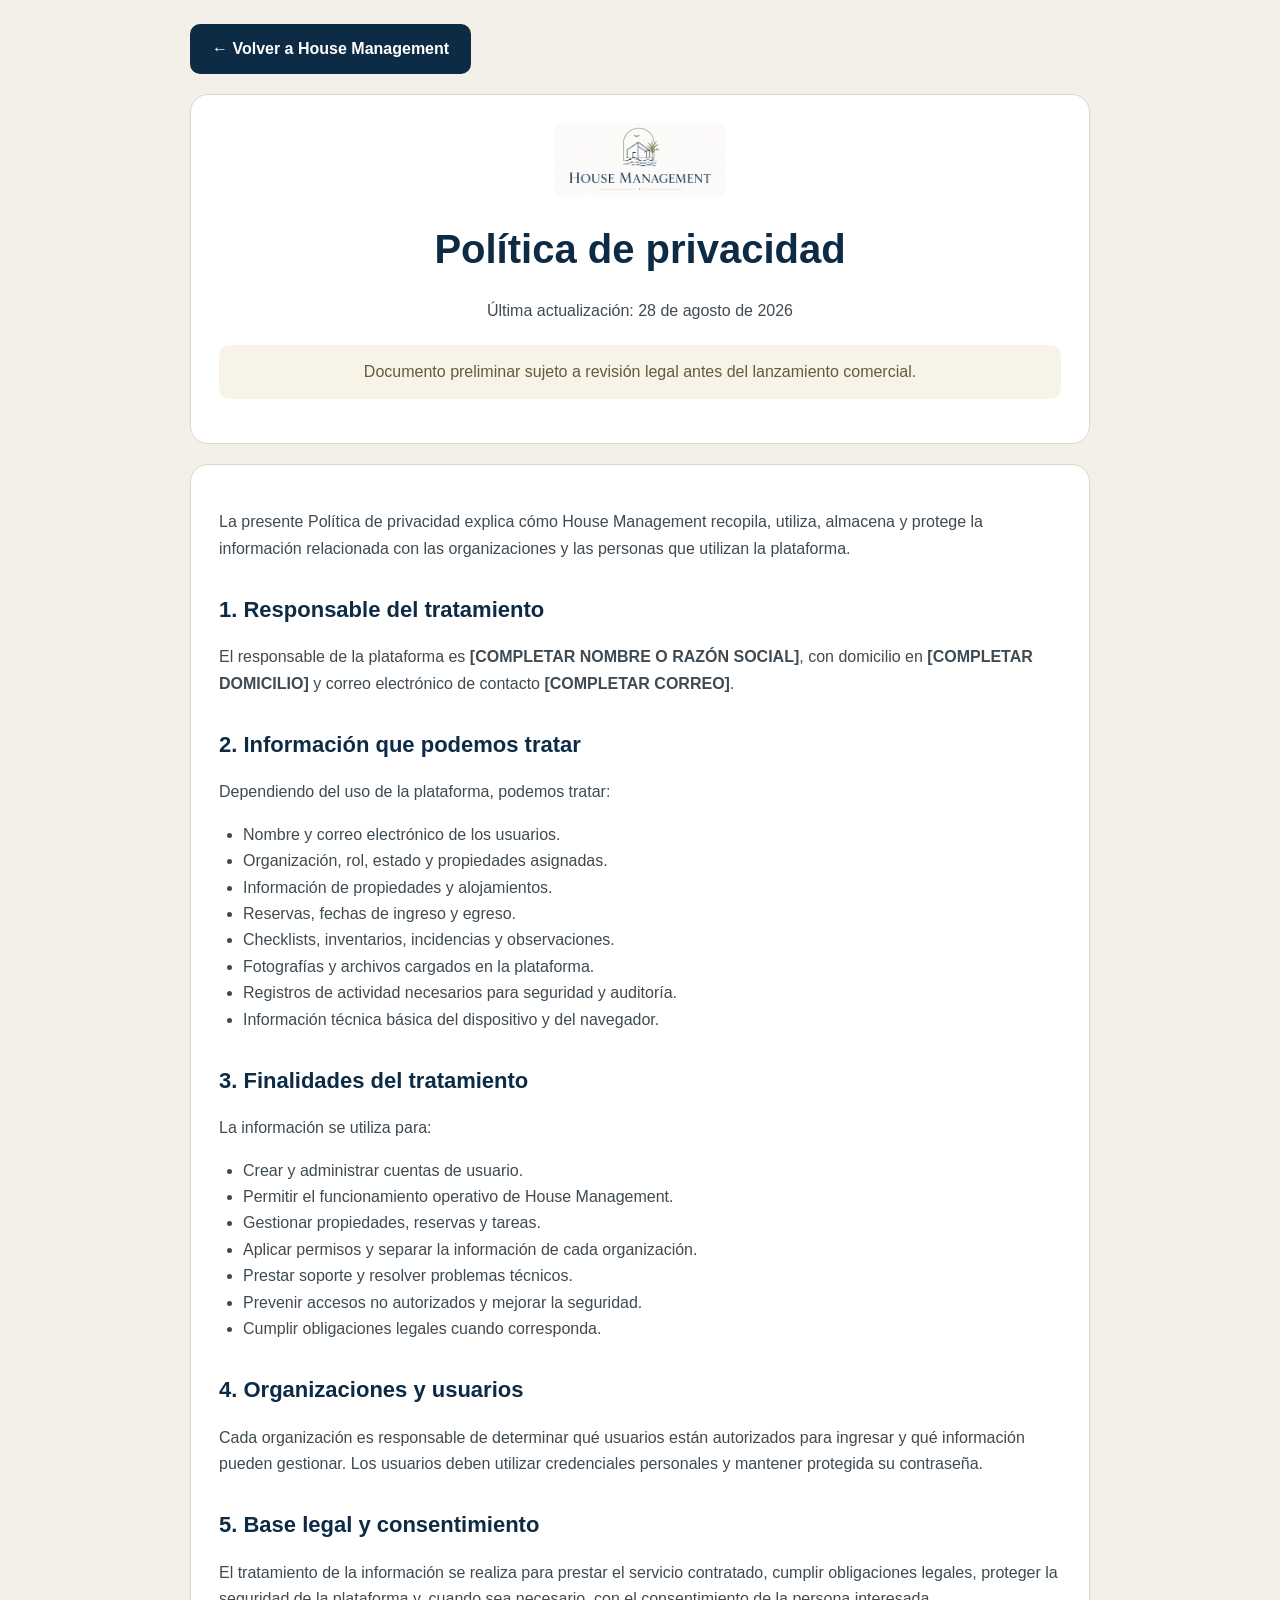
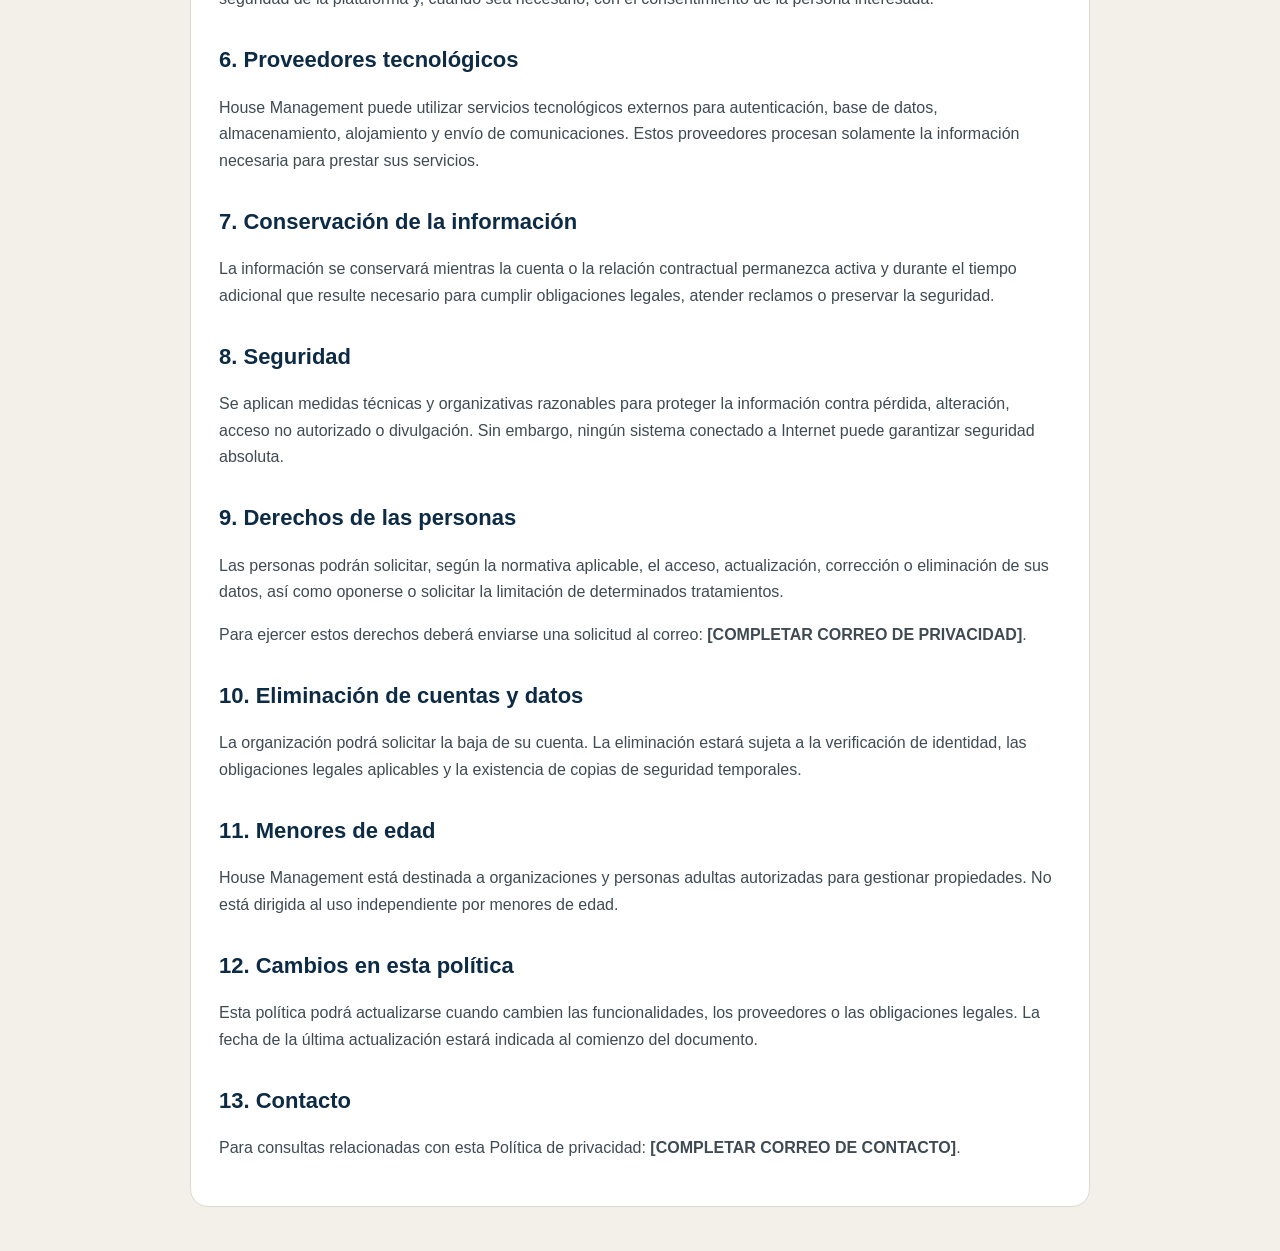
==== politica-privacidad.html @ 1129b03f "VDVV" ====
<!doctype html>
<html lang="es">
<head>
    <meta charset="utf-8">
    <meta name="viewport" content="width=device-width, initial-scale=1">
    <meta name="theme-color" content="#0D2B45">

    <title>Política de privacidad | House Management</title>

    <style>
        :root {
            --azul: #0d2b45;
            --verde: #718363;
            --fondo: #f3f0e9;
            --blanco: #ffffff;
            --borde: #ddd8ce;
            --texto: #3f4a52;
        }

        * {
            box-sizing: border-box;
        }

        body {
            margin: 0;
            padding: 24px;
            background: var(--fondo);
            color: var(--texto);
            font-family: Arial, sans-serif;
            line-height: 1.65;
        }

        .legal-container {
            width: min(900px, 100%);
            margin: 0 auto;
        }

        .legal-header,
        .legal-content {
            background: var(--blanco);
            border: 1px solid var(--borde);
            border-radius: 18px;
            padding: 28px;
            margin-bottom: 20px;
        }

        .legal-logo {
            display: block;
            width: 170px;
            max-width: 60%;
            margin: 0 auto 20px;
        }

        h1,
        h2 {
            color: var(--azul);
        }

        h1 {
            margin: 0 0 8px;
            text-align: center;
            font-size: clamp(28px, 5vw, 40px);
        }

        h2 {
            margin-top: 30px;
            margin-bottom: 8px;
            font-size: 22px;
        }

        p,
        li {
            font-size: 16px;
        }

        .legal-date,
        .legal-warning {
            text-align: center;
        }

        .legal-warning {
            padding: 14px;
            margin-top: 20px;
            border-radius: 10px;
            background: #f7f3e7;
            color: #665a3d;
        }

        .legal-back {
            display: inline-block;
            padding: 12px 22px;
            margin-bottom: 20px;
            border-radius: 10px;
            background: var(--azul);
            color: var(--blanco);
            font-weight: bold;
            text-decoration: none;
        }

        .legal-back:hover {
            opacity: 0.9;
        }

        ul {
            padding-left: 24px;
        }

        @media (max-width: 600px) {
            body {
                padding: 12px;
            }

            .legal-header,
            .legal-content {
                padding: 20px;
                border-radius: 14px;
            }
        }
    </style>
</head>

<body>
    <main class="legal-container">
        <a class="legal-back" href="index.html">← Volver a House Management</a>

        <header class="legal-header">
            <img
                class="legal-logo"
                src="logo-house-management.png"
                alt="House Management">

            <h1>Política de privacidad</h1>

            <p class="legal-date">
                Última actualización: 28 de agosto de 2026
            </p>

            <p class="legal-warning">
                Documento preliminar sujeto a revisión legal antes del lanzamiento comercial.
            </p>
        </header>

        <section class="legal-content">
            <p>
                La presente Política de privacidad explica cómo House Management
                recopila, utiliza, almacena y protege la información relacionada
                con las organizaciones y las personas que utilizan la plataforma.
            </p>

            <h2>1. Responsable del tratamiento</h2>

            <p>
                El responsable de la plataforma es
                <strong>[COMPLETAR NOMBRE O RAZÓN SOCIAL]</strong>, con domicilio en
                <strong>[COMPLETAR DOMICILIO]</strong> y correo electrónico de contacto
                <strong>[COMPLETAR CORREO]</strong>.
            </p>

            <h2>2. Información que podemos tratar</h2>

            <p>Dependiendo del uso de la plataforma, podemos tratar:</p>

            <ul>
                <li>Nombre y correo electrónico de los usuarios.</li>
                <li>Organización, rol, estado y propiedades asignadas.</li>
                <li>Información de propiedades y alojamientos.</li>
                <li>Reservas, fechas de ingreso y egreso.</li>
                <li>Checklists, inventarios, incidencias y observaciones.</li>
                <li>Fotografías y archivos cargados en la plataforma.</li>
                <li>Registros de actividad necesarios para seguridad y auditoría.</li>
                <li>Información técnica básica del dispositivo y del navegador.</li>
            </ul>

            <h2>3. Finalidades del tratamiento</h2>

            <p>La información se utiliza para:</p>

            <ul>
                <li>Crear y administrar cuentas de usuario.</li>
                <li>Permitir el funcionamiento operativo de House Management.</li>
                <li>Gestionar propiedades, reservas y tareas.</li>
                <li>Aplicar permisos y separar la información de cada organización.</li>
                <li>Prestar soporte y resolver problemas técnicos.</li>
                <li>Prevenir accesos no autorizados y mejorar la seguridad.</li>
                <li>Cumplir obligaciones legales cuando corresponda.</li>
            </ul>

            <h2>4. Organizaciones y usuarios</h2>

            <p>
                Cada organización es responsable de determinar qué usuarios están
                autorizados para ingresar y qué información pueden gestionar.
                Los usuarios deben utilizar credenciales personales y mantener
                protegida su contraseña.
            </p>

            <h2>5. Base legal y consentimiento</h2>

            <p>
                El tratamiento de la información se realiza para prestar el servicio
                contratado, cumplir obligaciones legales, proteger la seguridad de
                la plataforma y, cuando sea necesario, con el consentimiento de la
                persona interesada.
            </p>

            <h2>6. Proveedores tecnológicos</h2>

            <p>
                House Management puede utilizar servicios tecnológicos externos para
                autenticación, base de datos, almacenamiento, alojamiento y envío de
                comunicaciones. Estos proveedores procesan solamente la información
                necesaria para prestar sus servicios.
            </p>

            <h2>7. Conservación de la información</h2>

            <p>
                La información se conservará mientras la cuenta o la relación
                contractual permanezca activa y durante el tiempo adicional que
                resulte necesario para cumplir obligaciones legales, atender
                reclamos o preservar la seguridad.
            </p>

            <h2>8. Seguridad</h2>

            <p>
                Se aplican medidas técnicas y organizativas razonables para proteger
                la información contra pérdida, alteración, acceso no autorizado o
                divulgación. Sin embargo, ningún sistema conectado a Internet puede
                garantizar seguridad absoluta.
            </p>

            <h2>9. Derechos de las personas</h2>

            <p>
                Las personas podrán solicitar, según la normativa aplicable, el
                acceso, actualización, corrección o eliminación de sus datos, así
                como oponerse o solicitar la limitación de determinados tratamientos.
            </p>

            <p>
                Para ejercer estos derechos deberá enviarse una solicitud al correo:
                <strong>[COMPLETAR CORREO DE PRIVACIDAD]</strong>.
            </p>

            <h2>10. Eliminación de cuentas y datos</h2>

            <p>
                La organización podrá solicitar la baja de su cuenta. La eliminación
                estará sujeta a la verificación de identidad, las obligaciones
                legales aplicables y la existencia de copias de seguridad temporales.
            </p>

            <h2>11. Menores de edad</h2>

            <p>
                House Management está destinada a organizaciones y personas adultas
                autorizadas para gestionar propiedades. No está dirigida al uso
                independiente por menores de edad.
            </p>

            <h2>12. Cambios en esta política</h2>

            <p>
                Esta política podrá actualizarse cuando cambien las funcionalidades,
                los proveedores o las obligaciones legales. La fecha de la última
                actualización estará indicada al comienzo del documento.
            </p>

            <h2>13. Contacto</h2>

            <p>
                Para consultas relacionadas con esta Política de privacidad:
                <strong>[COMPLETAR CORREO DE CONTACTO]</strong>.
            </p>
        </section>
    </main>
</body>
</html>
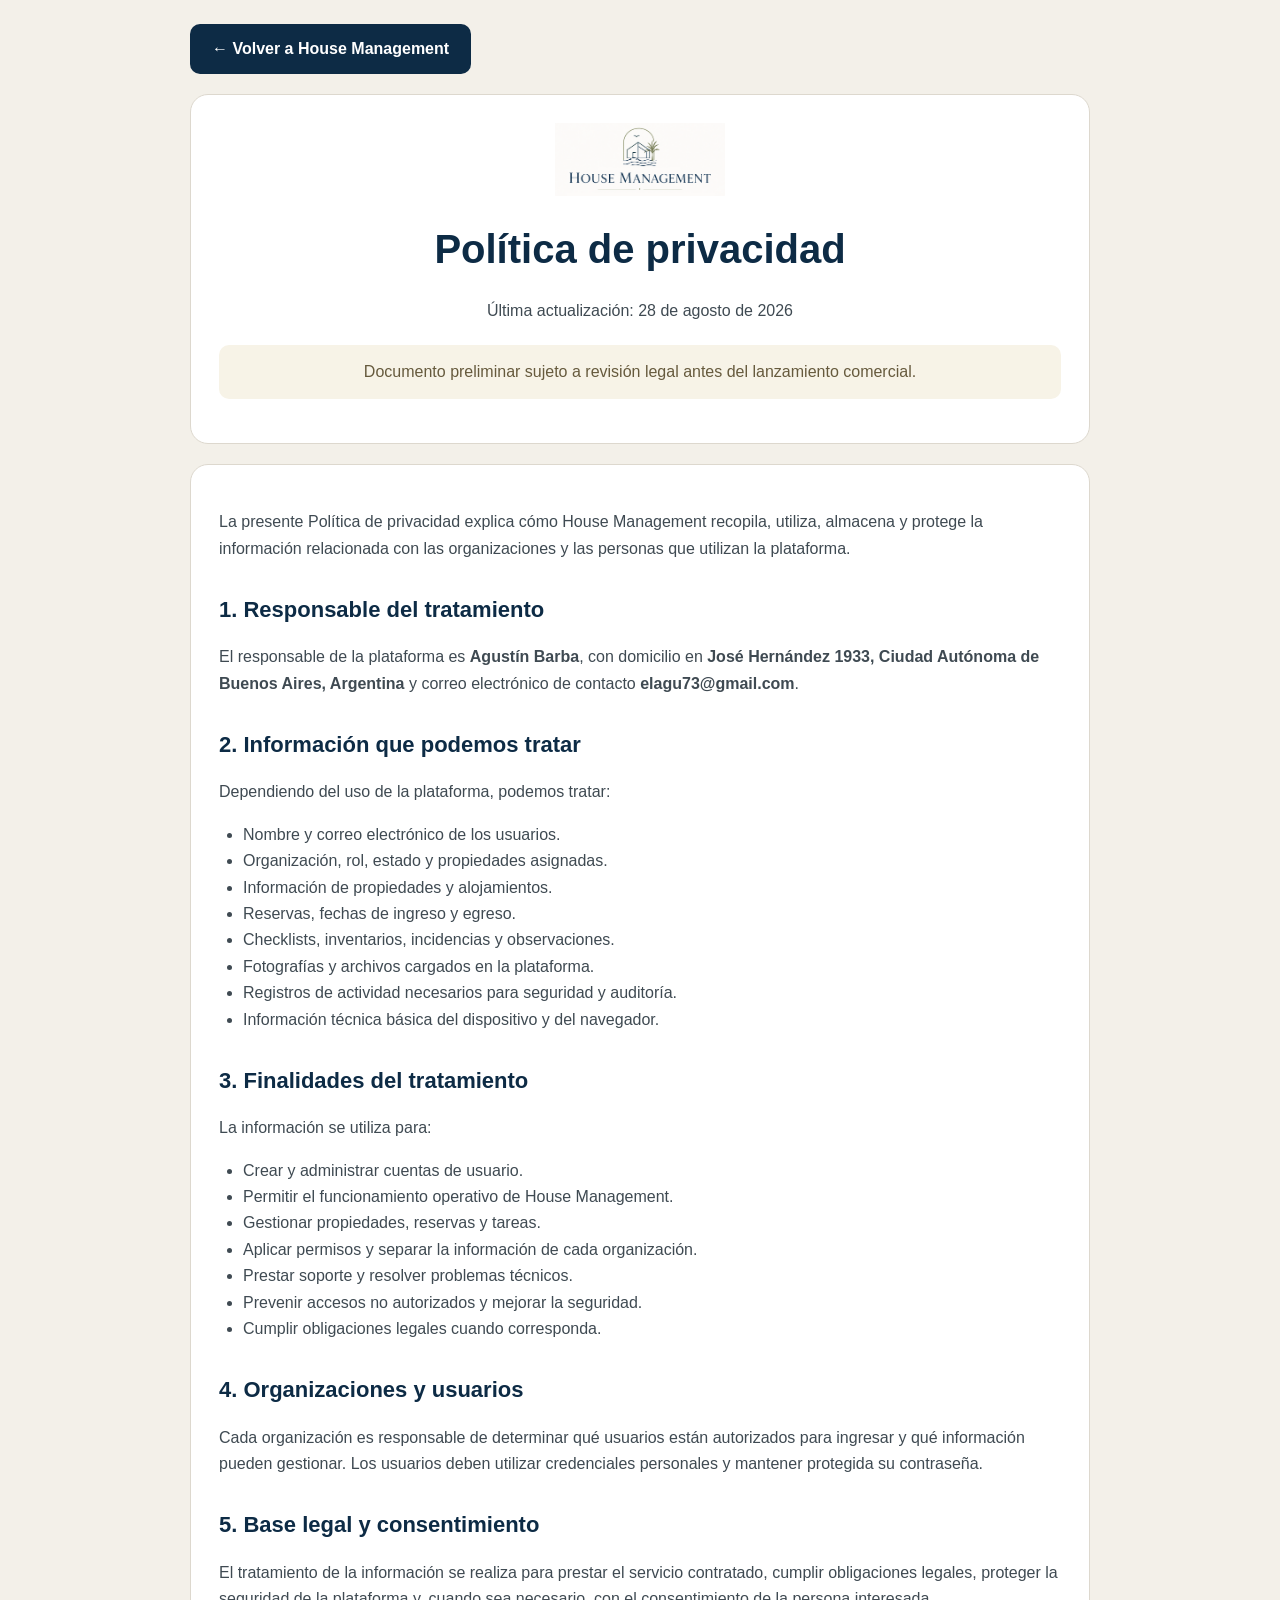
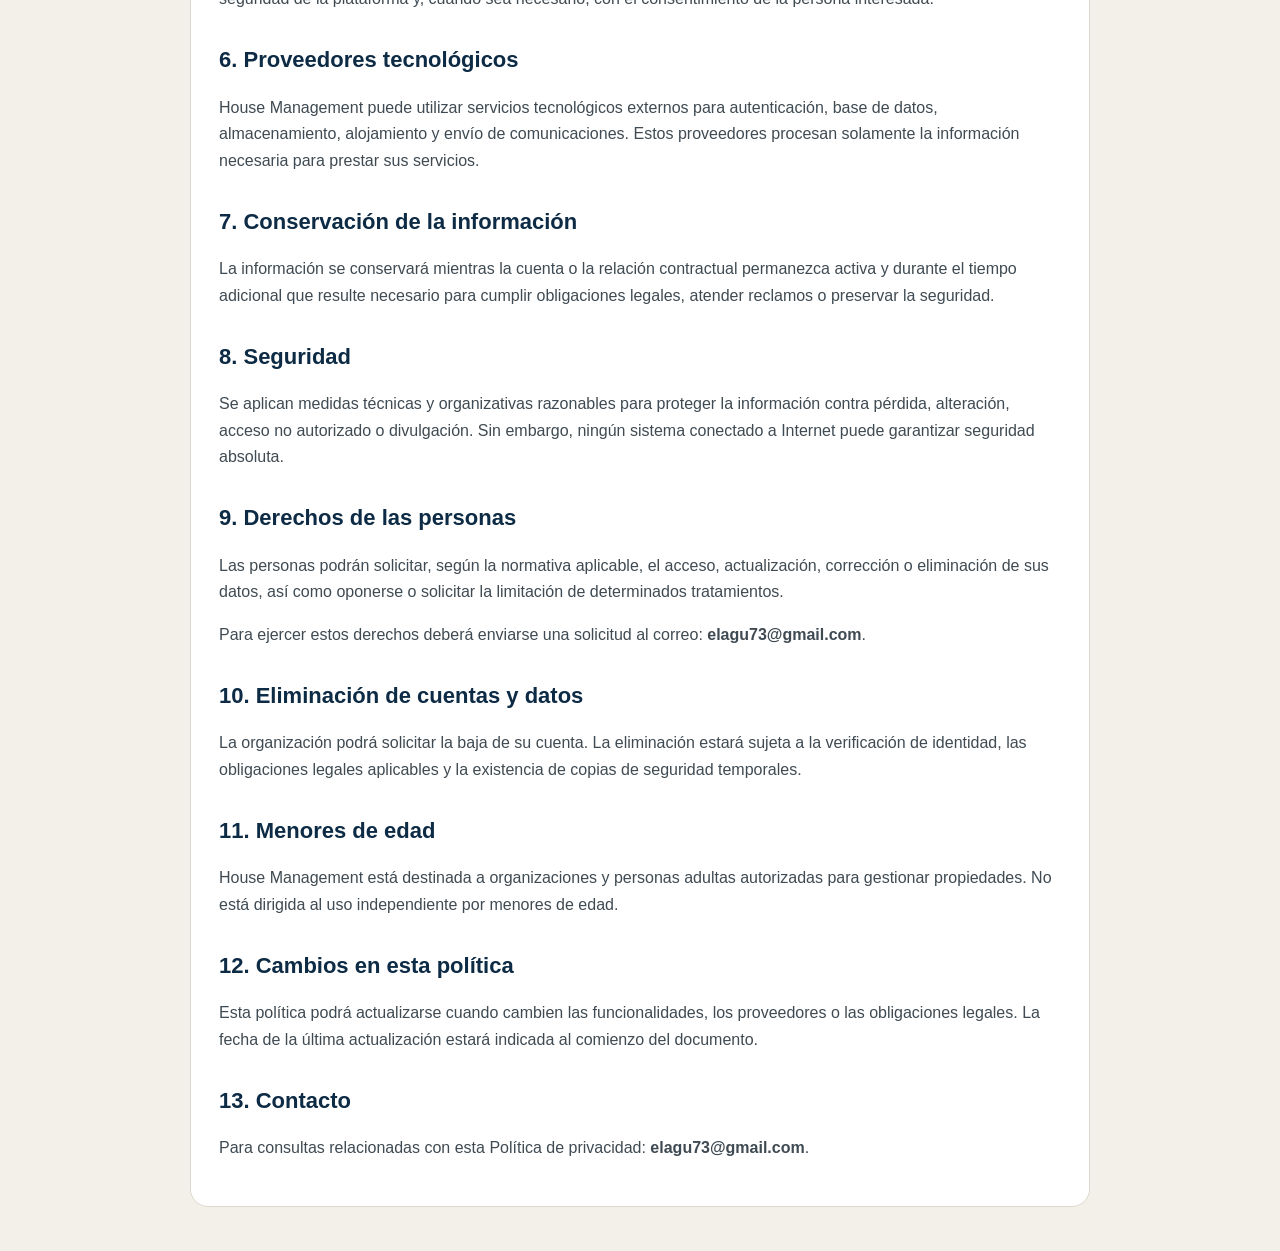
==== commit a727abb7: "leg" ====
--- a/politica-privacidad.html
+++ b/politica-privacidad.html
@@ -151,9 +151,9 @@
 
             <p>
                 El responsable de la plataforma es
-                <strong>[COMPLETAR NOMBRE O RAZÓN SOCIAL]</strong>, con domicilio en
-                <strong>[COMPLETAR DOMICILIO]</strong> y correo electrónico de contacto
-                <strong>[COMPLETAR CORREO]</strong>.
+                <strong>Agustín Barba</strong>, con domicilio en
+                <strong>José Hernández 1933, Ciudad Autónoma de Buenos Aires, Argentina</strong> y correo electrónico de contacto
+                <strong>elagu73@gmail.com</strong>.
             </p>
 
             <h2>2. Información que podemos tratar</h2>
@@ -240,7 +240,7 @@
 
             <p>
                 Para ejercer estos derechos deberá enviarse una solicitud al correo:
-                <strong>[COMPLETAR CORREO DE PRIVACIDAD]</strong>.
+                <strong>elagu73@gmail.com</strong>.
             </p>
 
             <h2>10. Eliminación de cuentas y datos</h2>
@@ -271,7 +271,7 @@
 
             <p>
                 Para consultas relacionadas con esta Política de privacidad:
-                <strong>[COMPLETAR CORREO DE CONTACTO]</strong>.
+                <strong>elagu73@gmail.com</strong>.
             </p>
         </section>
     </main>
